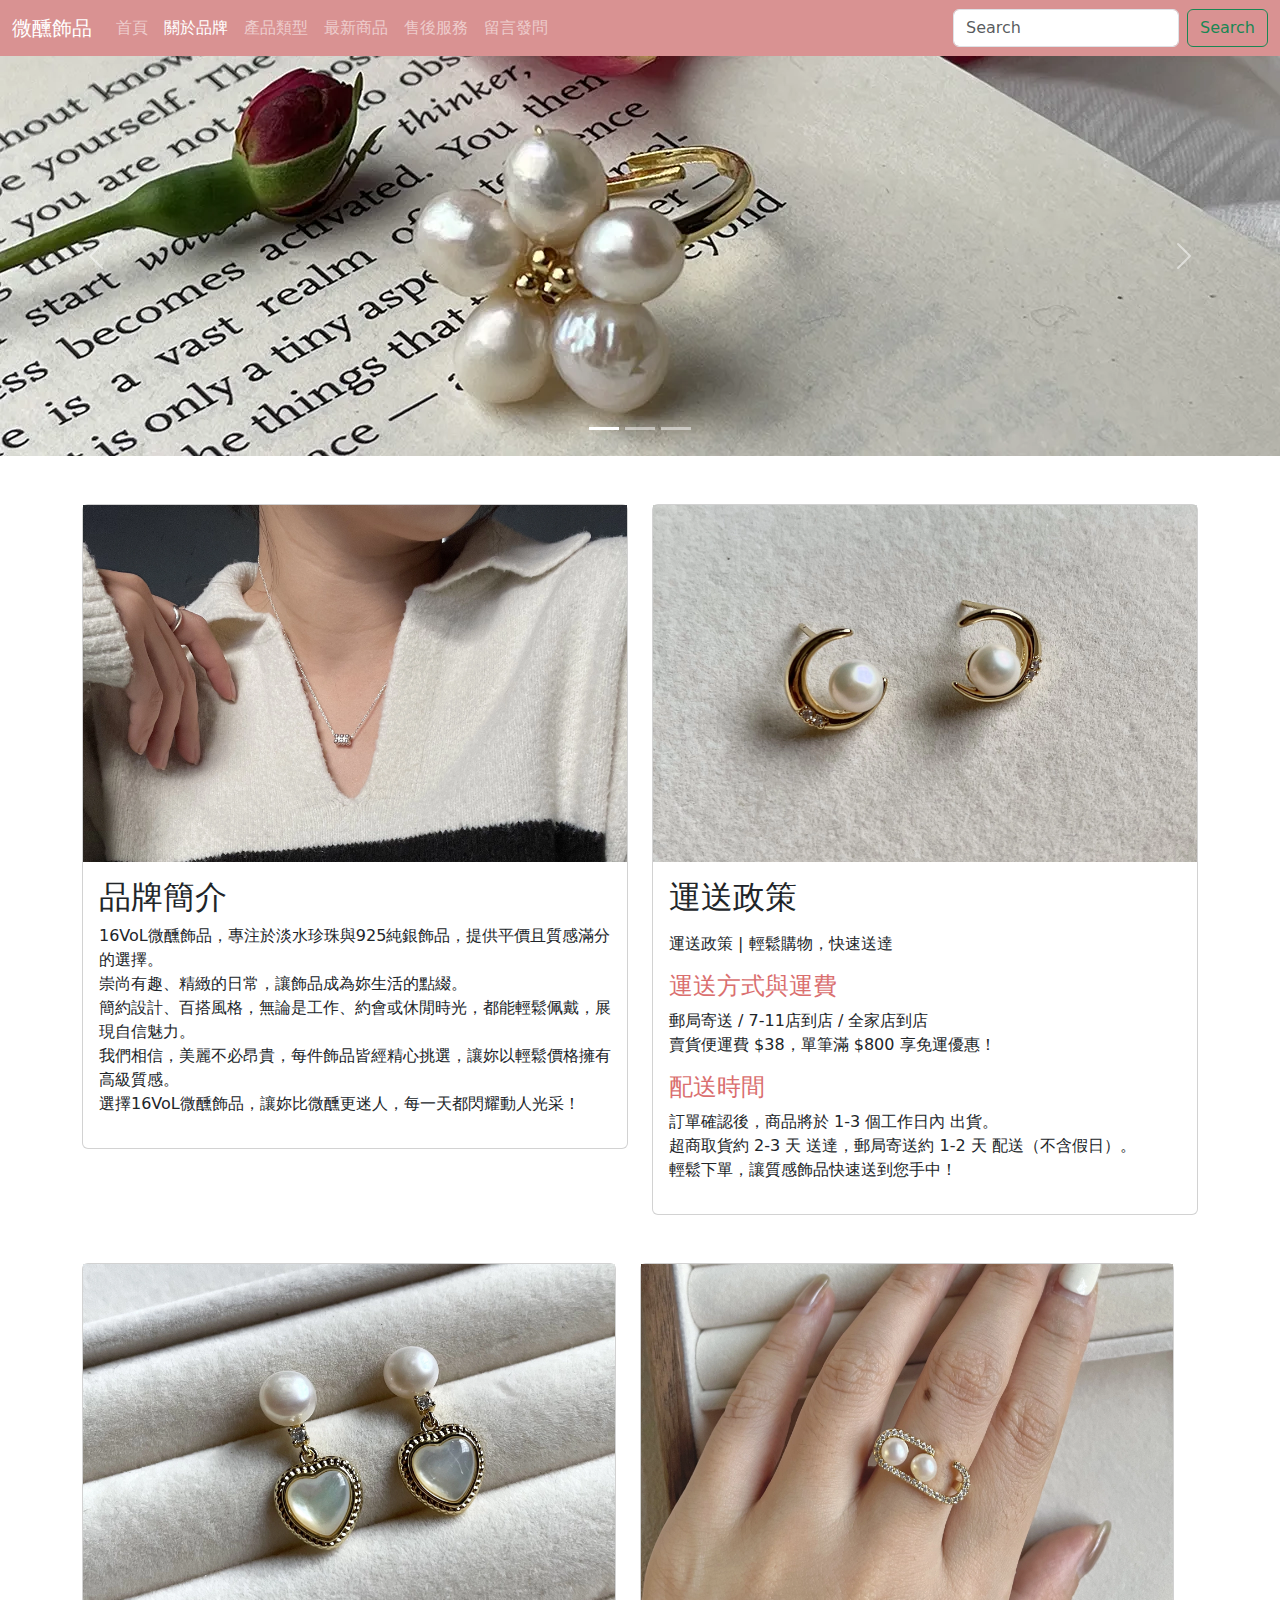
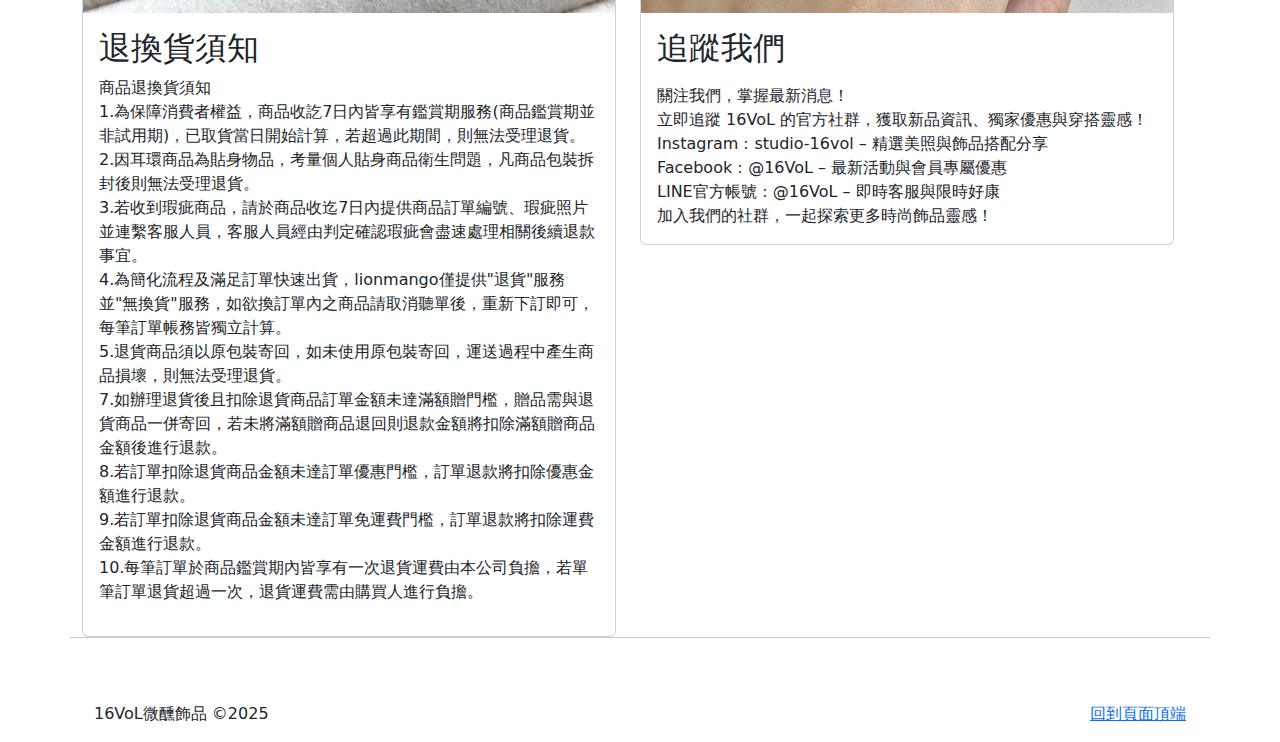
==== about.html @ de6f8e5d "Add files via upload" ====
<!doctype html>
<html lang="zh-Hant-TW">
  <head>
    <meta charset="utf-8">
    <meta name="author" content="微醺飾品">
    <meta name="description" content="16VoL 專注於 淡水珍珠 與 925純銀飾品，提供精緻、百搭且平價的選擇。設計簡約優雅，適合日常佩戴，無論是工作、約會或休閒時光，都能展現獨特魅力。全館滿 $800 免運，提供 郵局寄送、7-11店到店、全家店到店 服務。讓 16VoL 成為妳生活中的點綴，讓每一天都比微醺更迷人！">
    <meta name="generator" content="Visual Studio Code">
    <meta name="keywords" content="16VoL, 微醺飾品, 淡水珍珠飾品, 925純銀飾品, 質感飾品, 百搭飾品, 平價飾品, 優雅飾品, 日常飾品, 約會飾品, 休閒飾品, 飾品搭配, 女生飾品, 珍珠飾品, 純銀項鍊, 純銀耳環, 純銀戒指, 珍珠項鍊, 珍珠耳環, 珍珠戒指, 免運飾品">
    <!-- 網站favicon -->
    <meta name="viewport" content="width=device-width, initial-scale=1">
    <title>微醺飾品-關於品牌</title>
    <!-- Bootstrap CSS 內容格式化，文字大小色彩 -->
    <link href="https://cdn.jsdelivr.net/npm/bootstrap@5.3.3/dist/css/bootstrap.min.css" rel="stylesheet" integrity="sha384-QWTKZyjpPEjISv5WaRU9OFeRpok6YctnYmDr5pNlyT2bRjXh0JMhjY6hW+ALEwIH" crossorigin="anonymous">
    <link rel="stylesheet" href="CSS/custom.css">
    <!-- GA追蹤分析 -->
  </head>
   <!-- Google tag (gtag.js) -->
<script async src="https://www.googletagmanager.com/gtag/js?id=G-Q4XMXEYYY9"></script>
<script>
  window.dataLayer = window.dataLayer || [];
  function gtag(){dataLayer.push(arguments);}
  gtag('js', new Date());

  gtag('config', 'G-Q4XMXEYYY9');
</script>
  <body>
    <!-- 頁首 -->
   <header>
    <nav class="navbar navbar-expand-lg bg-dark navbar-dark">
    <div class="container-fluid">
      <a class="navbar-brand" href="#">微醺飾品</a>
      <button class="navbar-toggler" type="button" data-bs-toggle="collapse" data-bs-target="#navbarSupportedContent" aria-controls="navbarSupportedContent" aria-expanded="false" aria-label="Toggle navigation">
        <span class="navbar-toggler-icon"></span>
      </button>
      <div class="collapse navbar-collapse" id="navbarSupportedContent">
        <ul class="navbar-nav me-auto mb-2 mb-lg-0">
          <li class="nav-item">
            <a class="nav-link" href="index.html">首頁</a>
          </li>
          <li class="nav-item">
            <a class="nav-link active" aria-current="page" href="about.html">關於品牌</a>
          </li>
          <li class="nav-item">
            <a class="nav-link" href="category.html">產品類型</a>
          </li>
          <li class="nav-item">
            <a class="nav-link" href="newitem.html">最新商品</a>
          </li>
          <li class="nav-item">
            <a class="nav-link" href="aftersales.html">售後服務</a>
          </li>
          <li class="nav-item">
            <a class="nav-link" href="https://toolkit.url.com.tw/bbs/index.php?email=bbs@trial-158682.url.tw" target="_blank">留言發問</a>
          </li>
        </ul>
        <form class="d-flex" role="search">
          <input class="form-control me-2" type="search" placeholder="Search" aria-label="Search">
          <button class="btn btn-outline-success" type="submit">Search</button>
        </form>
      </div>
    </div>
   </nav>
</header>
  <!-- 主內容 -->
   <main>
    <div id="carouselExampleIndicators" class="carousel slide">
  <div class="carousel-indicators">
    <button type="button" data-bs-target="#carouselExampleIndicators" data-bs-slide-to="0" class="active" aria-current="true" aria-label="Slide 1"></button>
    <button type="button" data-bs-target="#carouselExampleIndicators" data-bs-slide-to="1" aria-label="Slide 2"></button>
    <button type="button" data-bs-target="#carouselExampleIndicators" data-bs-slide-to="2" aria-label="Slide 3"></button>
  </div>
  <div class="carousel-inner">
    <div class="carousel-item active">
      <img src="images/index/1-1080.webp" alt="花朵珍珠戒指" title="花朵珍珠戒指" aria-label="花朵珍珠戒指">
    </div>
    <div class="carousel-item">
      <img src="images/index/2.webp" class="d-block w-100" alt="繽紛彩寶珍珠戒指" title="繽紛彩寶珍珠戒指" aria-label="繽紛彩寶珍珠戒指">
    </div>
    <div class="carousel-item">
      <img src="images/index/3.webp" class=d-block w-100" alt="日常百搭珍珠耳環" title="日常百搭珍珠耳環" aria-label="日常百搭珍珠耳環">
    </div>
  </div>
  <button class="carousel-control-prev" type="button" data-bs-target="#carouselExampleIndicators" data-bs-slide="prev">
    <span class="carousel-control-prev-icon" aria-hidden="true"></span>
    <span class="visually-hidden">Previous</span>
  </button>
  <button class="carousel-control-next" type="button" data-bs-target="#carouselExampleIndicators" data-bs-slide="next">
    <span class="carousel-control-next-icon" aria-hidden="true"></span>
    <span class="visually-hidden">Next</span>
  </button>
</div>
<div class="container">
  <div class="row mb-5">
    <div class="col-lg-6">
      <div class="card mt-5">
        <img src="images/about/a1.webp"class="純銀項鍊" alt="純銀項鍊" title="純銀項鍊" aria-label="純銀項鍊">
        <div class="card-body">
          <h2 class="card-title">品牌簡介</h2>
          <p class="card-text mb-3">16VoL微醺飾品，專注於淡水珍珠與925純銀飾品，提供平價且質感滿分的選擇。<br>崇尚有趣、精緻的日常，讓飾品成為妳生活的點綴。<br>簡約設計、百搭風格，無論是工作、約會或休閒時光，都能輕鬆佩戴，展現自信魅力。<br>我們相信，美麗不必昂貴，每件飾品皆經精心挑選，讓妳以輕鬆價格擁有高級質感。<br>選擇16VoL微醺飾品，讓妳比微醺更迷人，每一天都閃耀動人光采！</p>
        </div>
      </div>
    </div>
    <div class="col-lg-6">
      <div class="card mt-5">
        <img src="images/about/a2.webp" class="月亮珍珠耳環" alt="月亮珍珠耳環" title="月亮珍珠耳環" aria-label="月亮珍珠耳環">
        <div class="card-body">
          <h2 class="card-title mb-3">運送政策</h2>
          <p class="card-text">運送政策 | 輕鬆購物，快速送達<br>
            <h4 class="text-purple">運送方式與運費</h4><p>郵局寄送 / 7-11店到店 / 全家店到店<br>賣貨便運費 $38，單筆滿 $800 享免運優惠！<br>
              <h4 class="text-purple"> 配送時間 </h4>訂單確認後，商品將於 1-3 個工作日內 出貨。<br>超商取貨約 2-3 天 送達，郵局寄送約 1-2 天 配送（不含假日）。<br>輕鬆下單，讓質感飾品快速送到您手中！</p>
        </div>
      </div>
    </div>
    <div class="row">
      <div class="col-lg-6">
        <div class="card mt-5">
          <img src="images/about/IMG_4405.webp" class="愛心珍珠耳環" alt="愛心珍珠耳環" title="愛心珍珠耳環" aria-label="愛心珍珠耳環">
          <div class="card-body">
            <h2 class="card-title">退換貨須知</h2>
            <p class="card-text mb-3">商品退換貨須知<br>
               1.為保障消費者權益，商品收訖7日內皆享有鑑賞期服務(商品鑑賞期並非試用期)，已取貨當日開始計算，若超過此期間，則無法受理退貨。<br>
              2.因耳環商品為貼身物品，考量個人貼身商品衛生問題，凡商品包裝拆封後則無法受理退貨。<br> 3.若收到瑕疵商品，請於商品收迄7日內提供商品訂單編號、瑕疵照片並連繫客服人員，客服人員經由判定確認瑕疵會盡速處理相關後續退款事宜。<br>4.為簡化流程及滿足訂單快速出貨，lionmango僅提供"退貨"服務並"無換貨"服務，如欲換訂單內之商品請取消聽單後，重新下訂即可，每筆訂單帳務皆獨立計算。<br>5.退貨商品須以原包裝寄回，如未使用原包裝寄回，運送過程中產生商品損壞，則無法受理退貨。<br>7.如辦理退貨後且扣除退貨商品訂單金額未達滿額贈門檻，贈品需與退貨商品一併寄回，若未將滿額贈商品退回則退款金額將扣除滿額贈商品金額後進行退款。<br>8.若訂單扣除退貨商品金額未達訂單優惠門檻，訂單退款將扣除優惠金額進行退款。<br>9.若訂單扣除退貨商品金額未達訂單免運費門檻，訂單退款將扣除運費金額進行退款。<br> 10.每筆訂單於商品鑑賞期內皆享有一次退貨運費由本公司負擔，若單筆訂單退貨超過一次，退貨運費需由購買人進行負擔。
              </p>
          </div>
        </div>
      </div>
      <div class="col-lg-6">
        <div class="card mt-5">
          <img src="images/about/IMG_5805-1920.webp" class="珍珠戒指" alt="珍珠戒指" title="珍珠戒指" aria-label="珍珠戒指">
          <div class="card-body">
            <h2 class="card-title mb-3">追蹤我們</h2>
            <p class="card-text">關注我們，掌握最新消息！<br> 立即追蹤 16VoL 的官方社群，獲取新品資訊、獨家優惠與穿搭靈感！<br> Instagram：studio-16vol – 精選美照與飾品搭配分享<br> Facebook：@16VoL – 最新活動與會員專屬優惠<br>LINE官方帳號：@16VoL – 即時客服與限時好康  <br> 加入我們的社群，一起探索更多時尚飾品靈感！</p>
          </div>
        </div>
      </div>
  
    <div class="col-lg-6"></div>
  </div>
  <div class="row"></div>
  <hr>
</div>
<footer class="container">
  <p class="float-end"><a href="#top">回到頁面頂端</a></p>
  <p>16VoL微醺飾品 &copy;2025</p>
</footer>
 
  
</div>
   </main>
    <!-- Bootstrap JS 互動，如輪播圖 -->
    <script src="https://cdn.jsdelivr.net/npm/bootstrap@5.3.3/dist/js/bootstrap.bundle.min.js" integrity="sha384-YvpcrYf0tY3lHB60NNkmXc5s9fDVZLESaAA55NDzOxhy9GkcIdslK1eN7N6jIeHz" crossorigin="anonymous"></script>
  </body>
</html>
---- CSS/custom.css ----
@import url('https://fonts.googleapis.com/css2?family=Noto+Sans+SC:wght@300&family=Noto+Sans+TC:wght@100..900&display=swap');

body {font-family:"微軟正黑體" "Noto Sans TC", sans-serif;}
/* 變更整體文字大小 html{font-size: 32px;} */
/* 變更個別文字大小
h5 {font-size: 2rem;} */

:root,[data-bs-theme=dark]{
    --bs-dark-rgb: 217, 146, 146;
}
.text-purple{color: rgb(218, 111,111);}
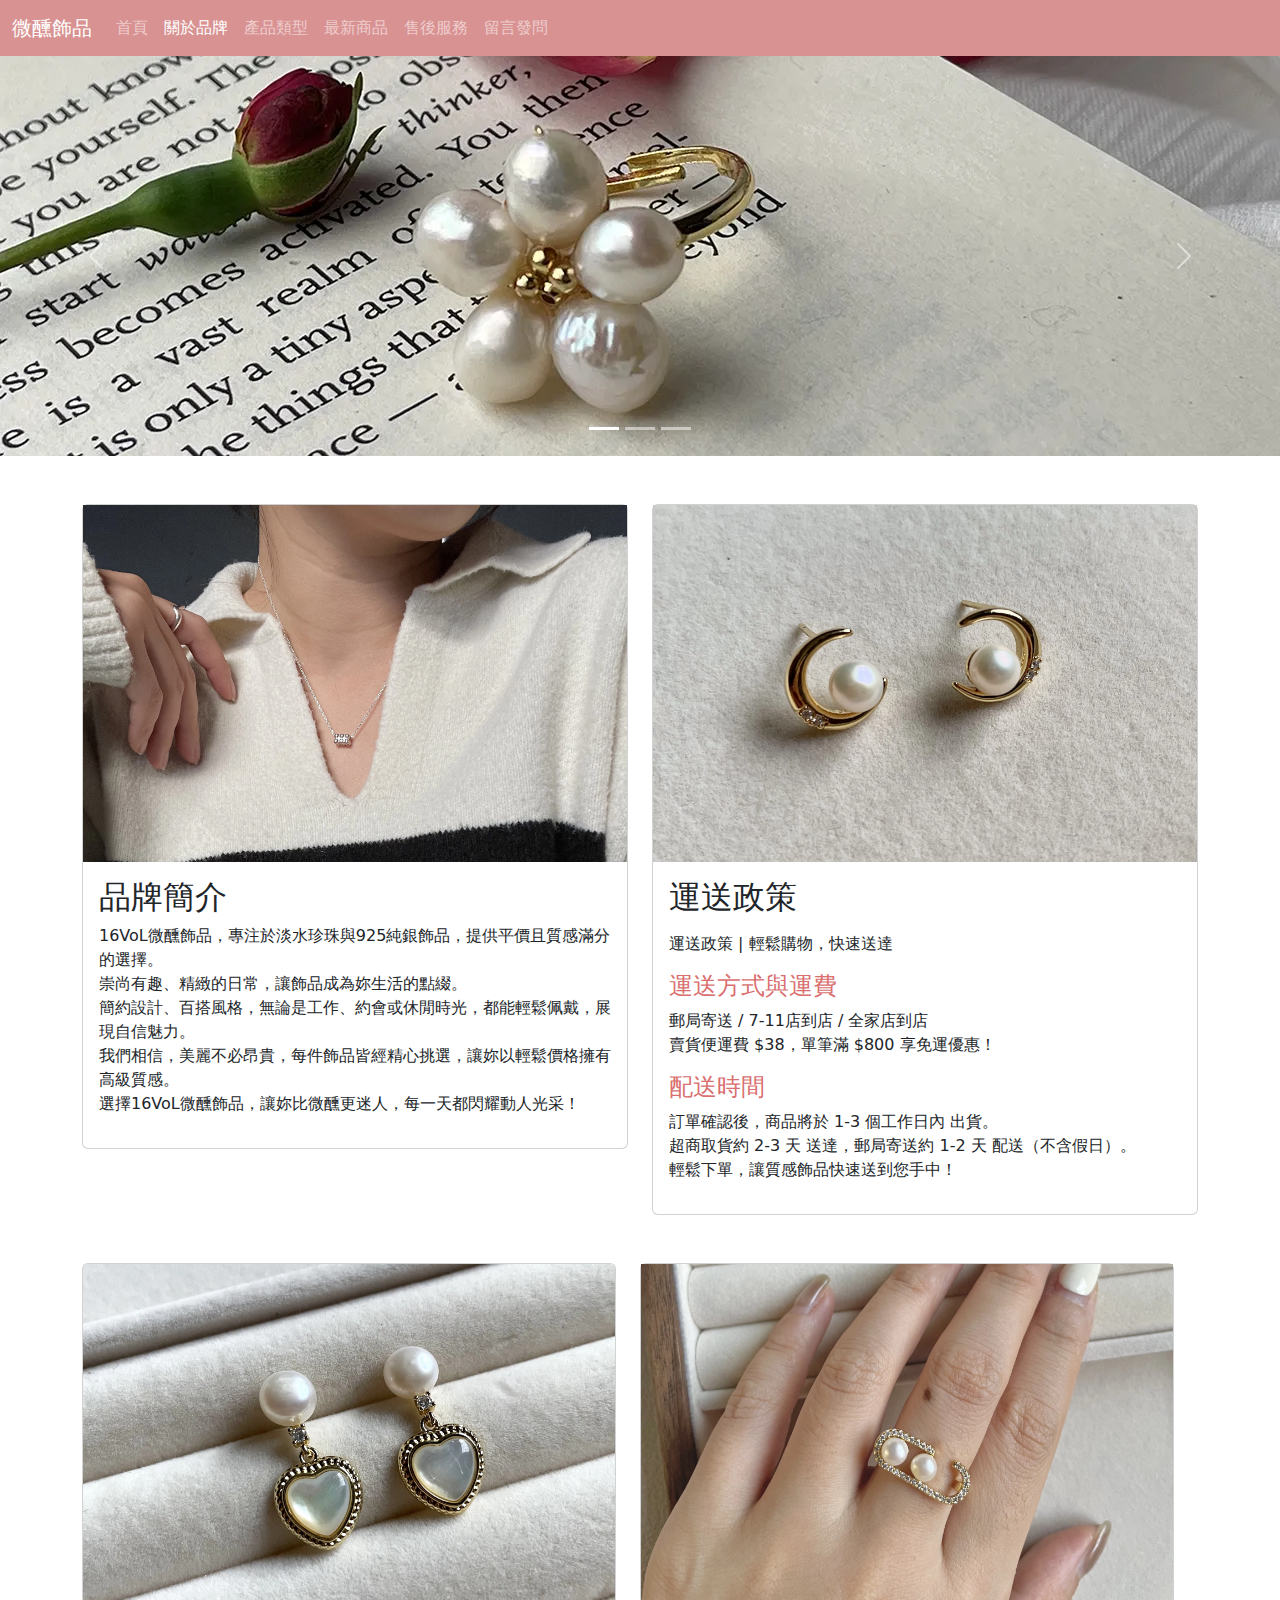
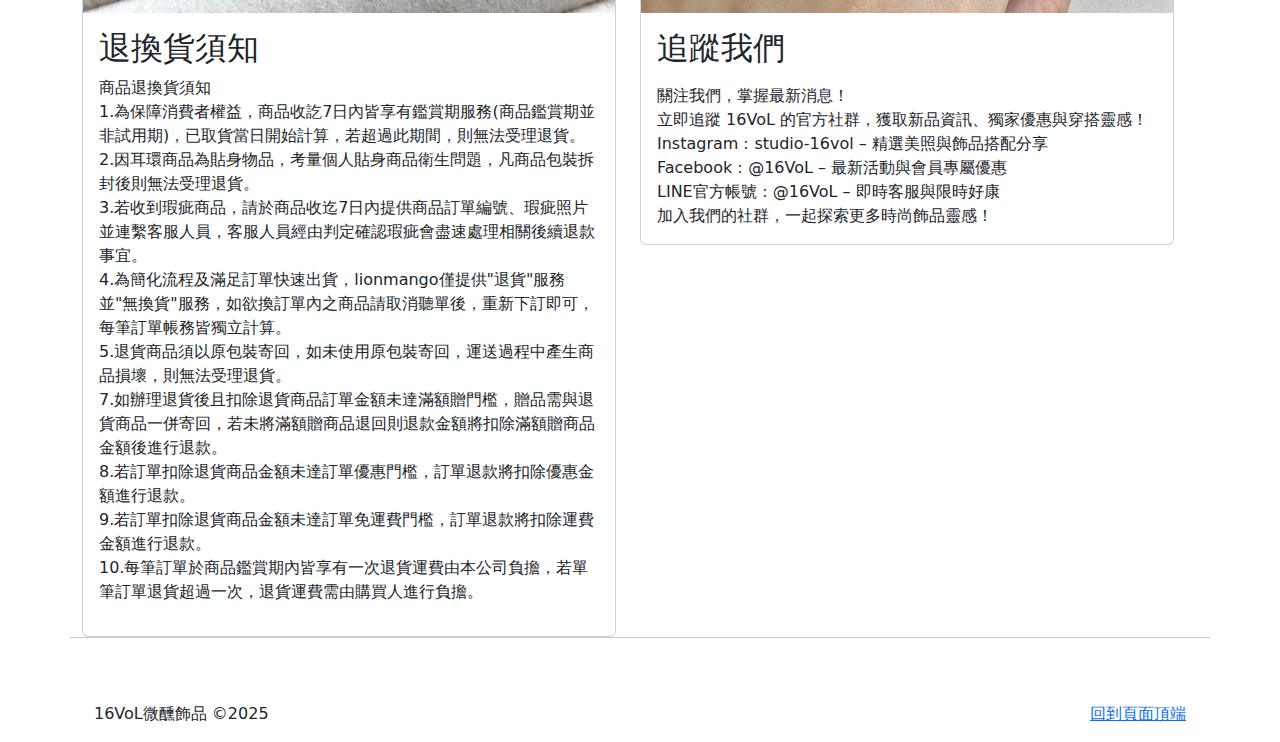
==== commit 08cf2e08: "Update about.html" ====
--- a/about.html
+++ b/about.html
@@ -14,8 +14,7 @@
     <link rel="stylesheet" href="CSS/custom.css">
     <!-- GA追蹤分析 -->
   </head>
-   <!-- Google tag (gtag.js) -->
-<script async src="https://www.googletagmanager.com/gtag/js?id=G-Q4XMXEYYY9"></script>
+  
 <script>
   window.dataLayer = window.dataLayer || [];
   function gtag(){dataLayer.push(arguments);}
@@ -53,10 +52,13 @@
             <a class="nav-link" href="https://toolkit.url.com.tw/bbs/index.php?email=bbs@trial-158682.url.tw" target="_blank">留言發問</a>
           </li>
         </ul>
-        <form class="d-flex" role="search">
+      <!--   <form class="d-flex" role="search">
           <input class="form-control me-2" type="search" placeholder="Search" aria-label="Search">
           <button class="btn btn-outline-success" type="submit">Search</button>
-        </form>
+        </form> -->
+    <script async src="https://cse.google.com/cse.js?cx=b098bd94fb9f7477a">
+</script>
+<div class="gcse-search"></div>
       </div>
     </div>
    </nav>
@@ -71,13 +73,13 @@
   </div>
   <div class="carousel-inner">
     <div class="carousel-item active">
-      <img src="images/index/1-1080.webp" alt="花朵珍珠戒指" title="花朵珍珠戒指" aria-label="花朵珍珠戒指">
+      <img src="images/index/1-1080.webp" class="d-block w-100" alt="花朵珍珠戒指" title="花朵珍珠戒指" aria-label="花朵珍珠戒指">
     </div>
     <div class="carousel-item">
       <img src="images/index/2.webp" class="d-block w-100" alt="繽紛彩寶珍珠戒指" title="繽紛彩寶珍珠戒指" aria-label="繽紛彩寶珍珠戒指">
     </div>
     <div class="carousel-item">
-      <img src="images/index/3.webp" class=d-block w-100" alt="日常百搭珍珠耳環" title="日常百搭珍珠耳環" aria-label="日常百搭珍珠耳環">
+      <img src="images/index/3.webp" class="d-block w-100" alt="日常百搭珍珠耳環" title="日常百搭珍珠耳環" aria-label="日常百搭珍珠耳環">
     </div>
   </div>
   <button class="carousel-control-prev" type="button" data-bs-target="#carouselExampleIndicators" data-bs-slide="prev">
@@ -150,4 +152,4 @@
     <!-- Bootstrap JS 互動，如輪播圖 -->
     <script src="https://cdn.jsdelivr.net/npm/bootstrap@5.3.3/dist/js/bootstrap.bundle.min.js" integrity="sha384-YvpcrYf0tY3lHB60NNkmXc5s9fDVZLESaAA55NDzOxhy9GkcIdslK1eN7N6jIeHz" crossorigin="anonymous"></script>
   </body>
-</html>+</html>
